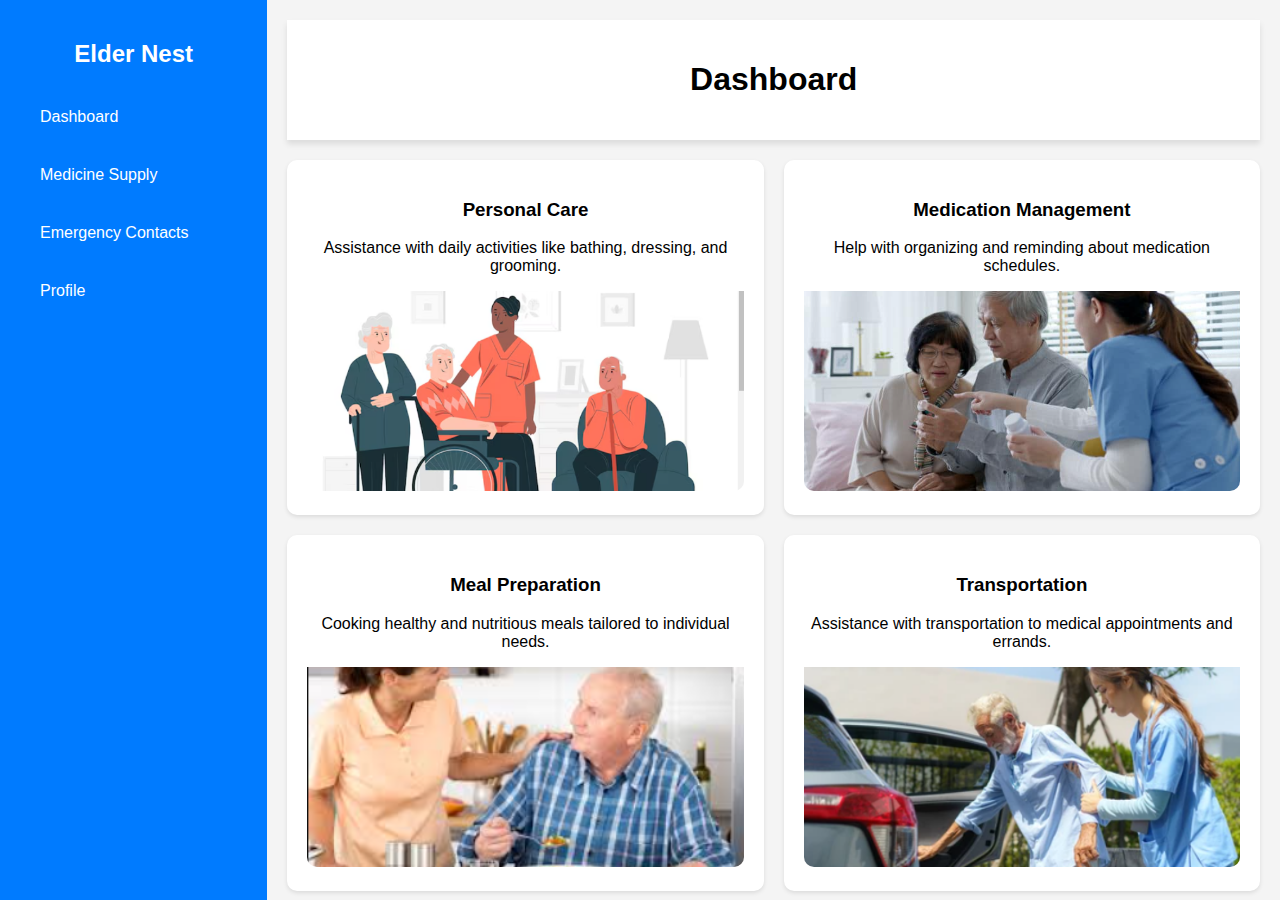
==== elderly-ui/dashboard.html @ 87e8431d "Merge pull request #3 from alkadevii/index" ====
<!DOCTYPE html>
<html lang="en">
<head>
    <meta charset="UTF-8">
    <meta name="viewport" content="width=device-width, initial-scale=1.0">
    <title>Elder Care Dashboard</title>
    <link rel="stylesheet" href="dash.css">
    <script defer src="script.js"></script>
</head>
<body>
    <div class="dashboard">
        <!-- Sidebar -->
        <aside class="sidebar">
            <h2>Elder Nest</h2>
            <ul>
                <li><a href="#">Dashboard</a></li>
                <li><a href="medsupply.html">Medicine Supply</a></li> <!-- Updated link -->
                <li><a href="#">Emergency Contacts</a></li>
                <li><a href="profile.html">Profile</a></li>
            </ul>
        </aside>

        <!-- Main Content -->
        <main class="main-content">
            <header>
                <h1>Dashboard</h1>
            </header>

            <section class="cards">
                <!-- Elder Care Services Section -->
                <div class="card">
                    <h3>Personal Care</h3>
                    <p>Assistance with daily activities like bathing, dressing, and grooming.</p>
                    <img src="images/personal-care.png" alt="Personal Care" class="service-image">
                </div>
                
                <!-- Medication Management Section -->
                <div class="card">
                    <h3>Medication Management</h3>
                    <p>Help with organizing and reminding about medication schedules.</p>
                    <img src="images/medication-management.png" alt="Medication Management" class="service-image">
                </div>
                
                <!-- Meal Preparation Section -->
                <div class="card">
                    <h3>Meal Preparation</h3>
                    <p>Cooking healthy and nutritious meals tailored to individual needs.</p>
                    <img src="images/meal-preparation.png" alt="Meal Preparation" class="service-image">
                </div>
                
                <!-- Transportation Assistance Section -->
                <div class="card">
                    <h3>Transportation</h3>
                    <p>Assistance with transportation to medical appointments and errands.</p>
                    <img src="images/transportation.png" alt="Transportation Assistance" class="service-image">
                </div>
                
            </section>
        </main>
    </div>
</body>
</html>
---- elderly-ui/dash.css ----
/* General Styles */
body {
    font-family: Arial, sans-serif;
    margin: 0;
    padding: 0;
    background-color: #f4f4f4;
}

/* Dashboard Layout */
.dashboard {
    display: flex;
    height: 100vh;
}

/* Sidebar */
/* Sidebar */
.sidebar {
    width: 250px;
    background: #007bff;  /* Blue color */
    color: white;
    padding: 20px;
}


.sidebar h2 {
    text-align: center;
}

.sidebar ul {
    list-style: none;
    padding: 0;
}

.sidebar ul li {
    padding: 10px;
}

.sidebar ul li a {
    color: white;
    text-decoration: none;
    display: block;
    padding: 10px;
}

.sidebar ul li a:hover {
    background: #1b2bbd;
}

/* Main Content */
.main-content {
    flex-grow: 1;
    padding: 20px;
}

/* Header */
header {
    background: #fff;
    padding: 20px;
    text-align: center;
    box-shadow: 0 4px 6px rgba(0, 0, 0, 0.1);
}

/* Card Layout */
.cards {
    display: flex;
    gap: 20px;
    margin-top: 20px;
}

.cards {
    display: grid;
    grid-template-columns: repeat(2, 1fr);  /* Creates 2 columns */
    gap: 20px;  /* Space between cards */
    margin-top: 20px;
}

.card {
    background: white;
    padding: 20px;
    border-radius: 10px;
    box-shadow: 0 2px 4px rgba(0, 0, 0, 0.1);
    text-align: center;
}

.card button {
    background: #4CAF50;
    color: white;
    border: none;
    padding: 10px;
    cursor: pointer;
    border-radius: 5px;
}

.card button:hover {
    background: #45a049;
}
/* Image styling */
.service-image {
    width: 100%; /* Image fills the width of the card */
    height: 200px; /* Set a fixed height for the image */
    object-fit: cover; /* Ensures image fits inside the container without stretching */
    border-radius: 0 0 10px 10px; /* Rounded bottom corners */
}
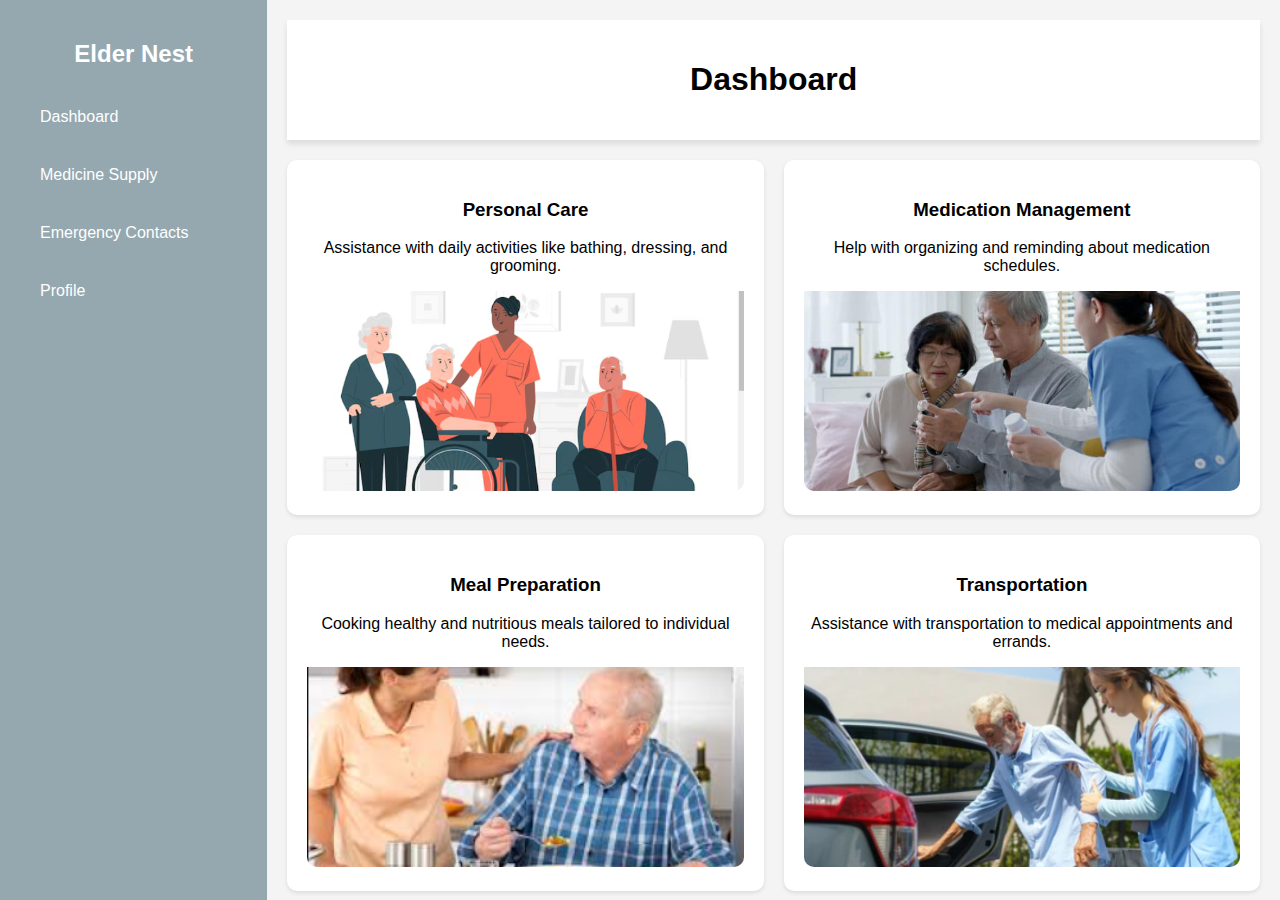
==== commit 092aa1e6: "made final changes" ====
--- a/elderly-ui/dashboard.html
+++ b/elderly-ui/dashboard.html
@@ -9,52 +9,45 @@
 </head>
 <body>
     <div class="dashboard">
-        <!-- Sidebar -->
         <aside class="sidebar">
             <h2>Elder Nest</h2>
             <ul>
                 <li><a href="#">Dashboard</a></li>
-                <li><a href="medsupply.html">Medicine Supply</a></li> <!-- Updated link -->
+                <li><a href="medsupply.html">Medicine Supply</a></li>
                 <li><a href="#">Emergency Contacts</a></li>
-                <li><a href="profile.html">Profile</a></li>
+                <li><a href="profile.html" id="profile-link">Profile</a></li>
             </ul>
         </aside>
 
-        <!-- Main Content -->
         <main class="main-content">
             <header>
                 <h1>Dashboard</h1>
             </header>
 
             <section class="cards">
-                <!-- Elder Care Services Section -->
                 <div class="card">
                     <h3>Personal Care</h3>
                     <p>Assistance with daily activities like bathing, dressing, and grooming.</p>
                     <img src="images/personal-care.png" alt="Personal Care" class="service-image">
                 </div>
                 
-                <!-- Medication Management Section -->
                 <div class="card">
                     <h3>Medication Management</h3>
                     <p>Help with organizing and reminding about medication schedules.</p>
                     <img src="images/medication-management.png" alt="Medication Management" class="service-image">
                 </div>
                 
-                <!-- Meal Preparation Section -->
                 <div class="card">
                     <h3>Meal Preparation</h3>
                     <p>Cooking healthy and nutritious meals tailored to individual needs.</p>
                     <img src="images/meal-preparation.png" alt="Meal Preparation" class="service-image">
                 </div>
                 
-                <!-- Transportation Assistance Section -->
                 <div class="card">
                     <h3>Transportation</h3>
                     <p>Assistance with transportation to medical appointments and errands.</p>
                     <img src="images/transportation.png" alt="Transportation Assistance" class="service-image">
                 </div>
-                
             </section>
         </main>
     </div>
--- a/elderly-ui/dash.css
+++ b/elderly-ui/dash.css
@@ -1,4 +1,3 @@
-/* General Styles */
 body {
     font-family: Arial, sans-serif;
     margin: 0;
@@ -6,17 +5,14 @@
     background-color: #f4f4f4;
 }
 
-/* Dashboard Layout */
 .dashboard {
     display: flex;
     height: 100vh;
 }
 
-/* Sidebar */
-/* Sidebar */
 .sidebar {
     width: 250px;
-    background: #007bff;  /* Blue color */
+    background-color: #95a8af;  
     color: white;
     padding: 20px;
 }
@@ -43,7 +39,7 @@
 }
 
 .sidebar ul li a:hover {
-    background: #1b2bbd;
+    background: #95a8af;
 }
 
 /* Main Content */
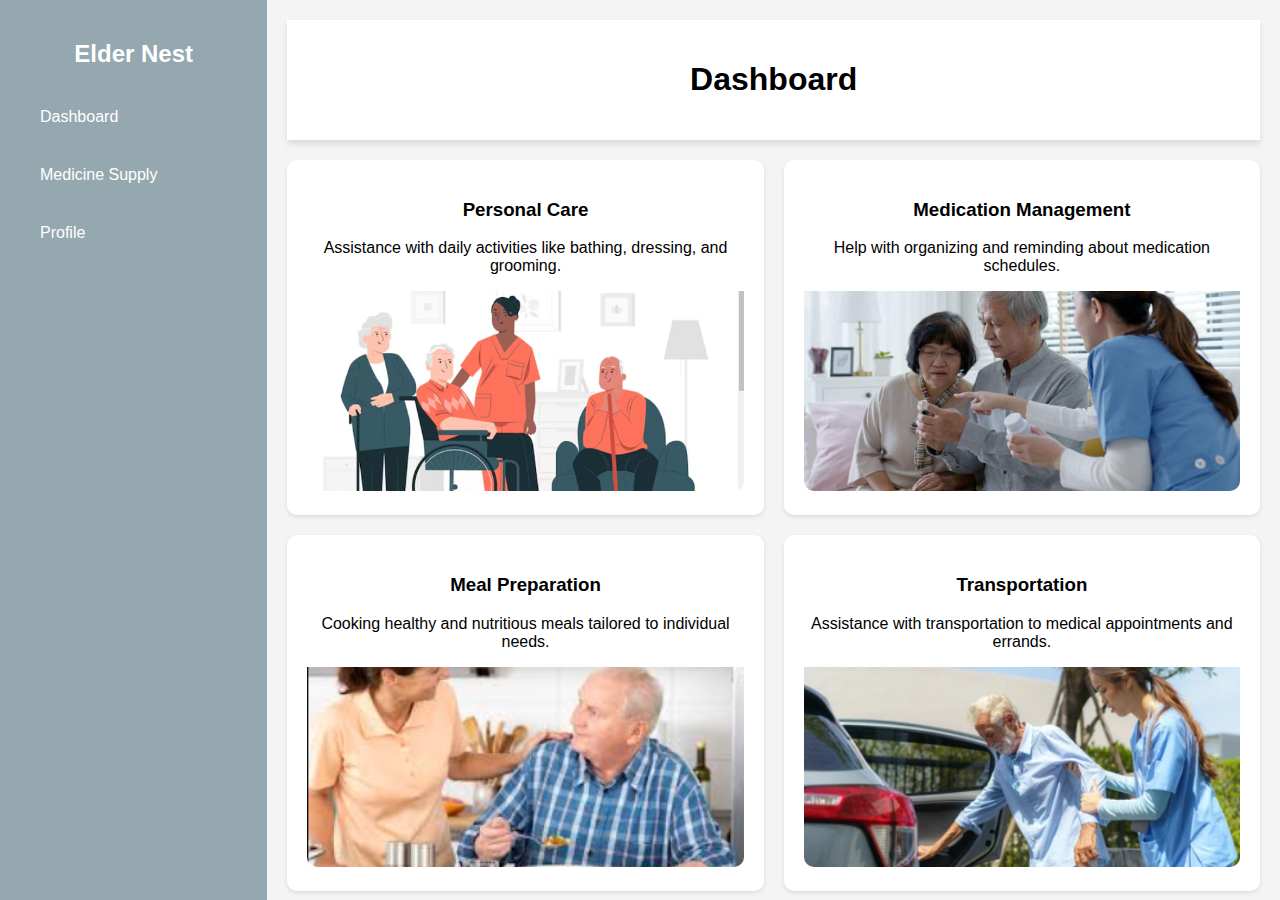
==== commit 0101208b: "made final changes" ====
--- a/elderly-ui/dashboard.html
+++ b/elderly-ui/dashboard.html
@@ -14,7 +14,6 @@
             <ul>
                 <li><a href="#">Dashboard</a></li>
                 <li><a href="medsupply.html">Medicine Supply</a></li>
-                <li><a href="#">Emergency Contacts</a></li>
                 <li><a href="profile.html" id="profile-link">Profile</a></li>
             </ul>
         </aside>
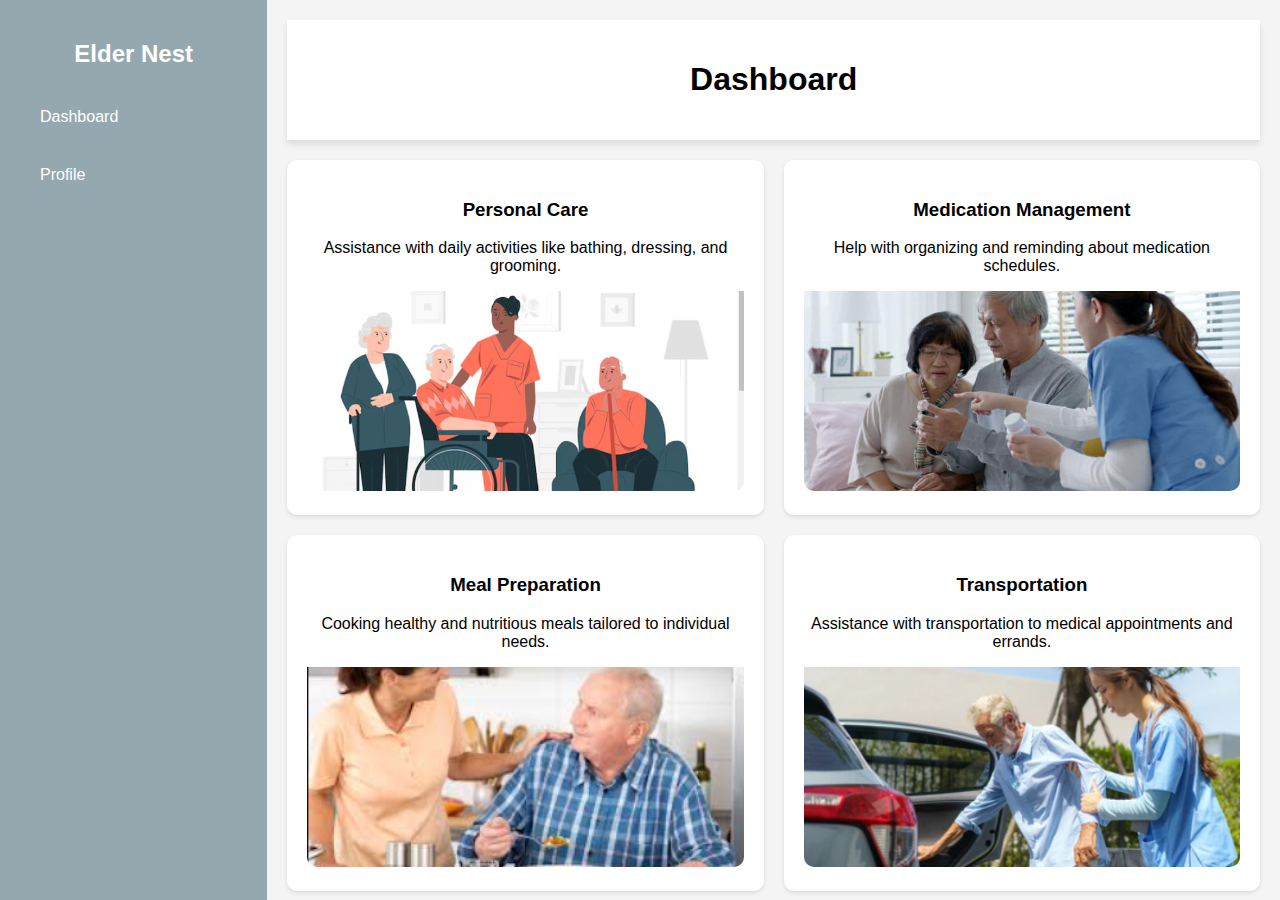
==== commit 3b794696: "profile medicine change" ====
--- a/elderly-ui/dashboard.html
+++ b/elderly-ui/dashboard.html
@@ -13,7 +13,6 @@
             <h2>Elder Nest</h2>
             <ul>
                 <li><a href="#">Dashboard</a></li>
-                <li><a href="medsupply.html">Medicine Supply</a></li>
                 <li><a href="profile.html" id="profile-link">Profile</a></li>
             </ul>
         </aside>
